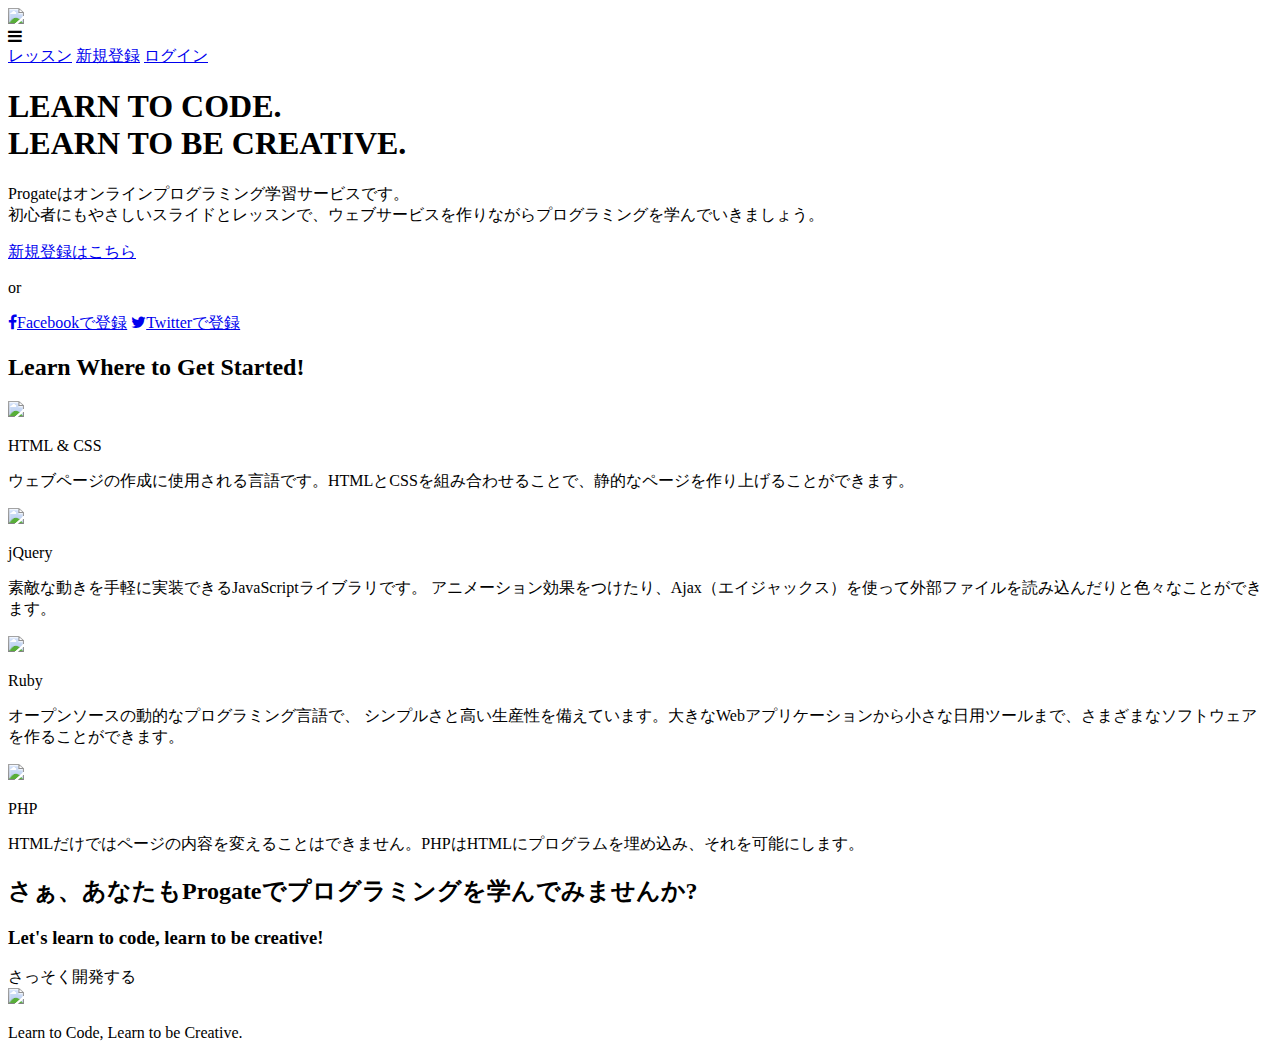
==== index.html @ 4ba6eb28 "Create index.html" ====
<!DOCTYPE html>
<html>
<head>
  <meta charset="utf-8">
  <meta name="viewport" content="width=device-width, initial-scale=1.0">
  <title>Progate</title>
  <link href="https://maxcdn.bootstrapcdn.com/font-awesome/4.7.0/css/font-awesome.min.css" rel="stylesheet" integrity="sha384-wvfXpqpZZVQGK6TAh5PVlGOfQNHSoD2xbE+QkPxCAFlNEevoEH3Sl0sibVcOQVnN" crossorigin="anonymous">
  <link rel="stylesheet" type="text/css" href="stylesheet.css">
</head>
<body>
  <header>
    <div class="container">
      <div class="header-left">
        <img class="logo" src="https://prog-8.com/images/html/advanced/main_logo.png">
      </div>
      <span class="fa fa-bars menu-icon"></span>
      <div class="header-right">
        <a href="#">レッスン</a>
        <a href="#">新規登録</a>
        <a href="#" class="login">ログイン</a>
      </div>
    </div>
  </header>
  <div class="top-wrapper">
    <div class="container">
      <h1>LEARN TO CODE.<br>LEARN TO BE CREATIVE.</h1>
      <p>Progateはオンラインプログラミング学習サービスです。<br>初心者にもやさしいスライドとレッスンで、ウェブサービスを作りながらプログラミングを学んでいきましょう。</p>
      <div class="btn-wrapper">
        <a href="#" class="btn signup">新規登録はこちら</a>
        <p>or</p>
        <a href="#" class="btn facebook"><span class="fa fa-facebook"></span>Facebookで登録</a>
        <a href="#" class="btn twitter"><span class="fa fa-twitter"></span>Twitterで登録</a>
      </div>
    </div>
  </div>
  <div class="lesson-wrapper">
    <div class="container">
      <div class="heading">
        <h2>Learn Where to Get Started!</h2>
      </div>
      <div class="lessons">
        <div class="lesson">
          <div class="lesson-icon">
            <img src="https://prog-8.com/images/html/advanced/html.png">
            <p>HTML & CSS</p>
          </div>
          <p class="text-contents">ウェブページの作成に使用される言語です。HTMLとCSSを組み合わせることで、静的なページを作り上げることができます。</p>
        </div>
        <div class="lesson">
          <div class="lesson-icon">
            <img src="https://prog-8.com/images/html/advanced/jQuery.png">
            <p>jQuery</p>
          </div>
          <p class="text-contents">素敵な動きを手軽に実装できるJavaScriptライブラリです。 アニメーション効果をつけたり、Ajax（エイジャックス）を使って外部ファイルを読み込んだりと色々なことができます。</p>
        </div>
        <div class="lesson">
          <div class="lesson-icon">
            <img src="https://prog-8.com/images/html/advanced/ruby.png">
            <p>Ruby</p>
          </div>
          <p class="text-contents">オープンソースの動的なプログラミング言語で、 シンプルさと高い生産性を備えています。大きなWebアプリケーションから小さな日用ツールまで、さまざまなソフトウェアを作ることができます。</p>
        </div>
        <div class="lesson">
          <div class="lesson-icon">
            <img src="https://prog-8.com/images/html/advanced/php.png">
            <p>PHP</p>
          </div>
          <p class="text-contents">HTMLだけではページの内容を変えることはできません。PHPはHTMLにプログラムを埋め込み、それを可能にします。</p>
        </div>
      </div>
      <div class="clear"></div>
    </div>
  </div>
  <div class="message-wrapper">
    <div class="container">
      <div class="heading">
        <h2>さぁ、あなたもProgateでプログラミングを学んでみませんか?</h2>
        <h3>Let's learn to code, learn to be creative!</h3>
      </div>
      <span class="btn message">さっそく開発する</span>
    </div>
  </div>
  <footer>
    <div class="container">
      <img src="https://prog-8.com/images/html/advanced/footer_logo.png">
      <p>Learn to Code, Learn to be Creative.</p>
    </div>
  </footer>
</body>
</html>
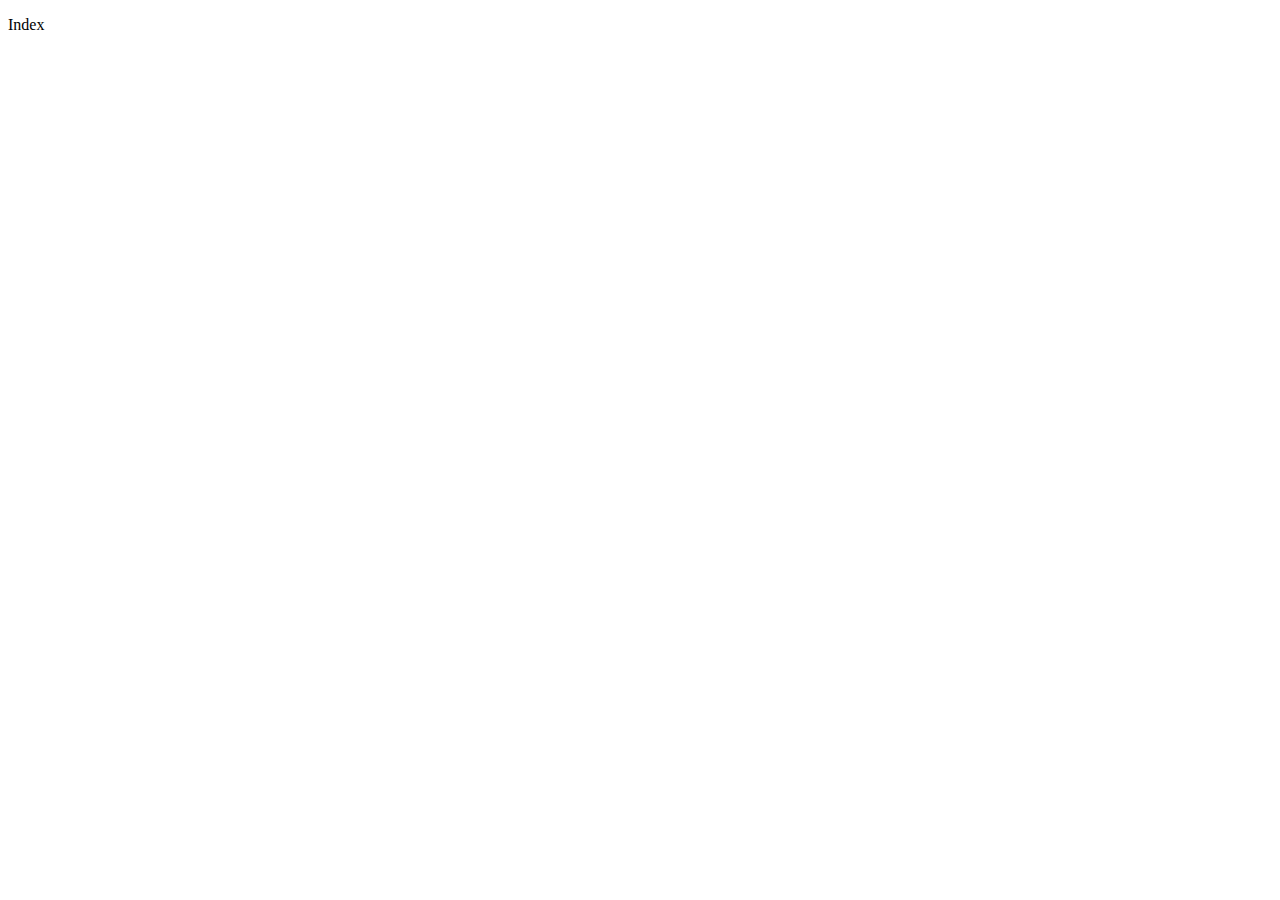
==== commit 4c4555ab: "[Add] index" ====
--- a/index.html
+++ b/index.html
@@ -1,90 +1,11 @@
 <!DOCTYPE html>
-<html>
-<head>
-  <meta charset="utf-8">
-  <meta name="viewport" content="width=device-width, initial-scale=1.0">
-  <title>Progate</title>
-  <link href="https://maxcdn.bootstrapcdn.com/font-awesome/4.7.0/css/font-awesome.min.css" rel="stylesheet" integrity="sha384-wvfXpqpZZVQGK6TAh5PVlGOfQNHSoD2xbE+QkPxCAFlNEevoEH3Sl0sibVcOQVnN" crossorigin="anonymous">
-  <link rel="stylesheet" type="text/css" href="stylesheet.css">
-</head>
-<body>
-  <header>
-    <div class="container">
-      <div class="header-left">
-        <img class="logo" src="https://prog-8.com/images/html/advanced/main_logo.png">
-      </div>
-      <span class="fa fa-bars menu-icon"></span>
-      <div class="header-right">
-        <a href="#">レッスン</a>
-        <a href="#">新規登録</a>
-        <a href="#" class="login">ログイン</a>
-      </div>
-    </div>
-  </header>
-  <div class="top-wrapper">
-    <div class="container">
-      <h1>LEARN TO CODE.<br>LEARN TO BE CREATIVE.</h1>
-      <p>Progateはオンラインプログラミング学習サービスです。<br>初心者にもやさしいスライドとレッスンで、ウェブサービスを作りながらプログラミングを学んでいきましょう。</p>
-      <div class="btn-wrapper">
-        <a href="#" class="btn signup">新規登録はこちら</a>
-        <p>or</p>
-        <a href="#" class="btn facebook"><span class="fa fa-facebook"></span>Facebookで登録</a>
-        <a href="#" class="btn twitter"><span class="fa fa-twitter"></span>Twitterで登録</a>
-      </div>
-    </div>
-  </div>
-  <div class="lesson-wrapper">
-    <div class="container">
-      <div class="heading">
-        <h2>Learn Where to Get Started!</h2>
-      </div>
-      <div class="lessons">
-        <div class="lesson">
-          <div class="lesson-icon">
-            <img src="https://prog-8.com/images/html/advanced/html.png">
-            <p>HTML & CSS</p>
-          </div>
-          <p class="text-contents">ウェブページの作成に使用される言語です。HTMLとCSSを組み合わせることで、静的なページを作り上げることができます。</p>
-        </div>
-        <div class="lesson">
-          <div class="lesson-icon">
-            <img src="https://prog-8.com/images/html/advanced/jQuery.png">
-            <p>jQuery</p>
-          </div>
-          <p class="text-contents">素敵な動きを手軽に実装できるJavaScriptライブラリです。 アニメーション効果をつけたり、Ajax（エイジャックス）を使って外部ファイルを読み込んだりと色々なことができます。</p>
-        </div>
-        <div class="lesson">
-          <div class="lesson-icon">
-            <img src="https://prog-8.com/images/html/advanced/ruby.png">
-            <p>Ruby</p>
-          </div>
-          <p class="text-contents">オープンソースの動的なプログラミング言語で、 シンプルさと高い生産性を備えています。大きなWebアプリケーションから小さな日用ツールまで、さまざまなソフトウェアを作ることができます。</p>
-        </div>
-        <div class="lesson">
-          <div class="lesson-icon">
-            <img src="https://prog-8.com/images/html/advanced/php.png">
-            <p>PHP</p>
-          </div>
-          <p class="text-contents">HTMLだけではページの内容を変えることはできません。PHPはHTMLにプログラムを埋め込み、それを可能にします。</p>
-        </div>
-      </div>
-      <div class="clear"></div>
-    </div>
-  </div>
-  <div class="message-wrapper">
-    <div class="container">
-      <div class="heading">
-        <h2>さぁ、あなたもProgateでプログラミングを学んでみませんか?</h2>
-        <h3>Let's learn to code, learn to be creative!</h3>
-      </div>
-      <span class="btn message">さっそく開発する</span>
-    </div>
-  </div>
-  <footer>
-    <div class="container">
-      <img src="https://prog-8.com/images/html/advanced/footer_logo.png">
-      <p>Learn to Code, Learn to be Creative.</p>
-    </div>
-  </footer>
-</body>
-</html>
+<html lang="en">
+    <head>
+        <meta charset="UTF-8">
+        <meta name="viewport" content="width=device-width, initial-scale=1.0">
+        <title>Index</title>
+    </head>
+    <body>
+        <p>Index</p>
+    </body>
+</html>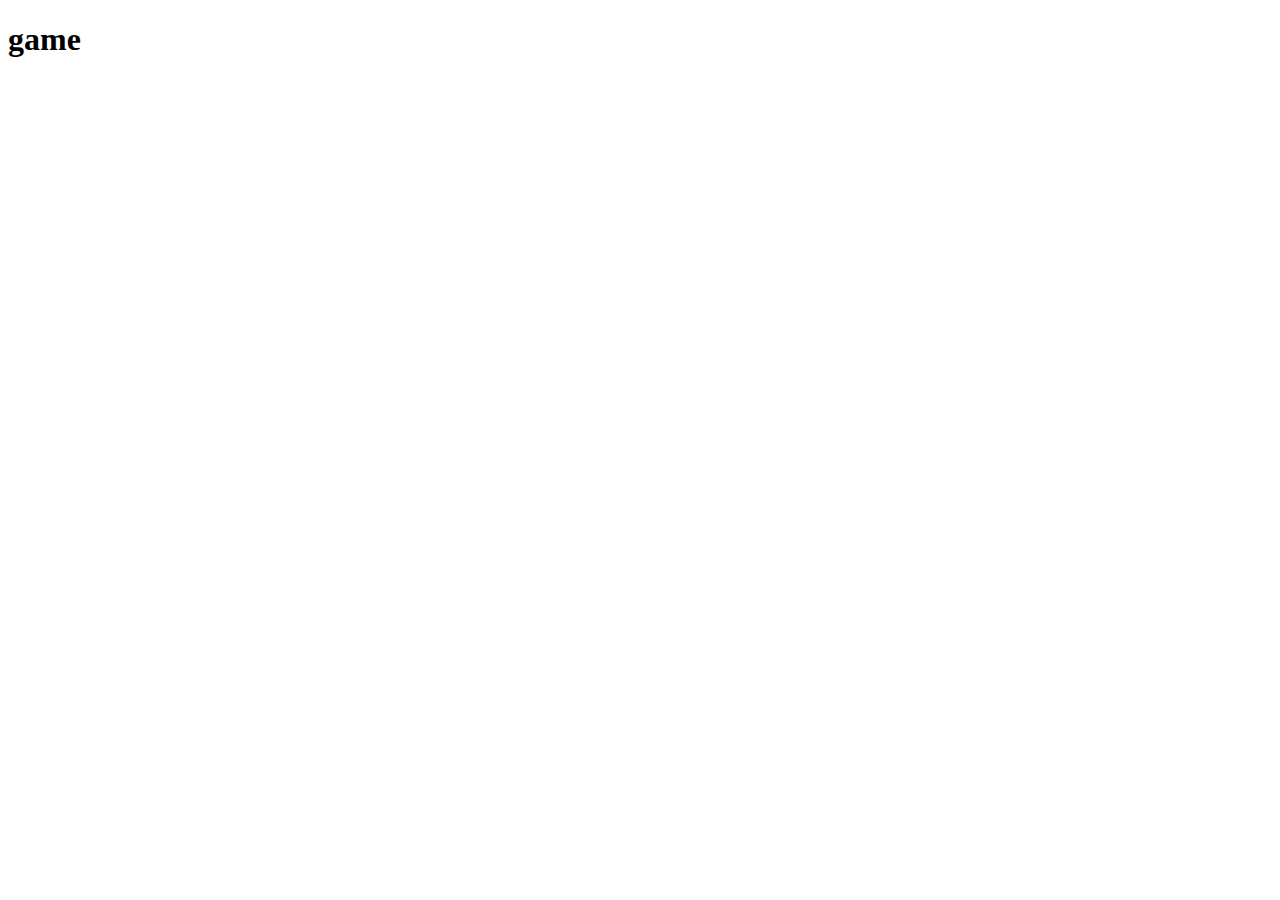
==== commit b511b9a4: "[add] src && [modify] index.html" ====
--- a/index.html
+++ b/index.html
@@ -3,9 +3,10 @@
     <head>
         <meta charset="UTF-8">
         <meta name="viewport" content="width=device-width, initial-scale=1.0">
-        <title>Index</title>
+        <title>samplepage</title>
     </head>
     <body>
-        <p>Index</p>
+        <h1>game</h1>
+        <script src="src/main.js"></script>
     </body>
 </html>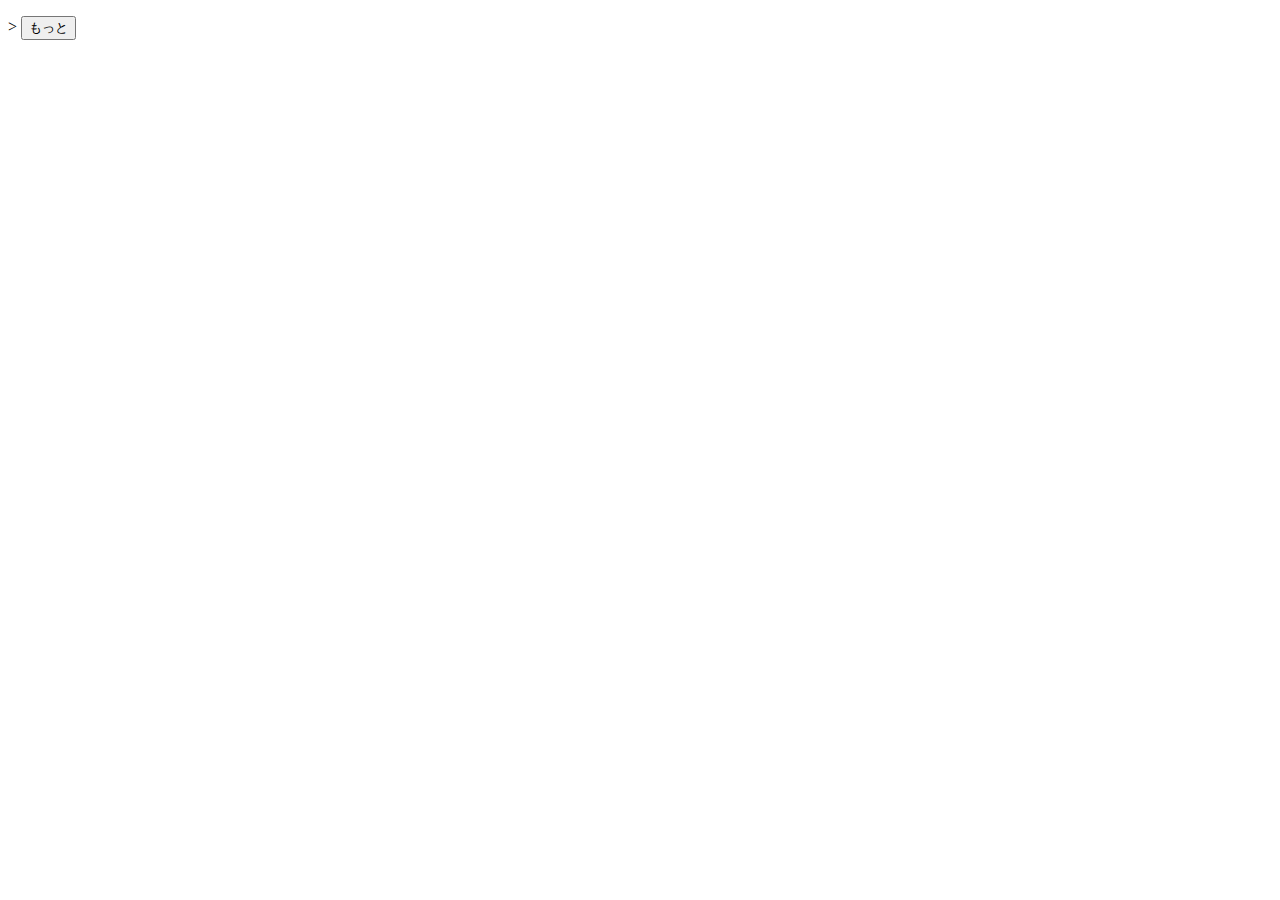
==== commit 3c1ff348: "[add] src/index.js [modified] index.html [deleted] src/main.js" ====
--- a/index.html
+++ b/index.html
@@ -1,12 +1,13 @@
 <!DOCTYPE html>
-<html lang="en">
+<html lang="ja">
     <head>
         <meta charset="UTF-8">
-        <meta name="viewport" content="width=device-width, initial-scale=1.0">
-        <title>samplepage</title>
+        <title>Document</title>
     </head>
     <body>
-        <h1>game</h1>
-        <script src="src/main.js"></script>
+        <ol id="lists"></ol>>
+        <button id="addBtn">もっと</button>
+
+        <script src="src/index.js"></script>
     </body>
 </html>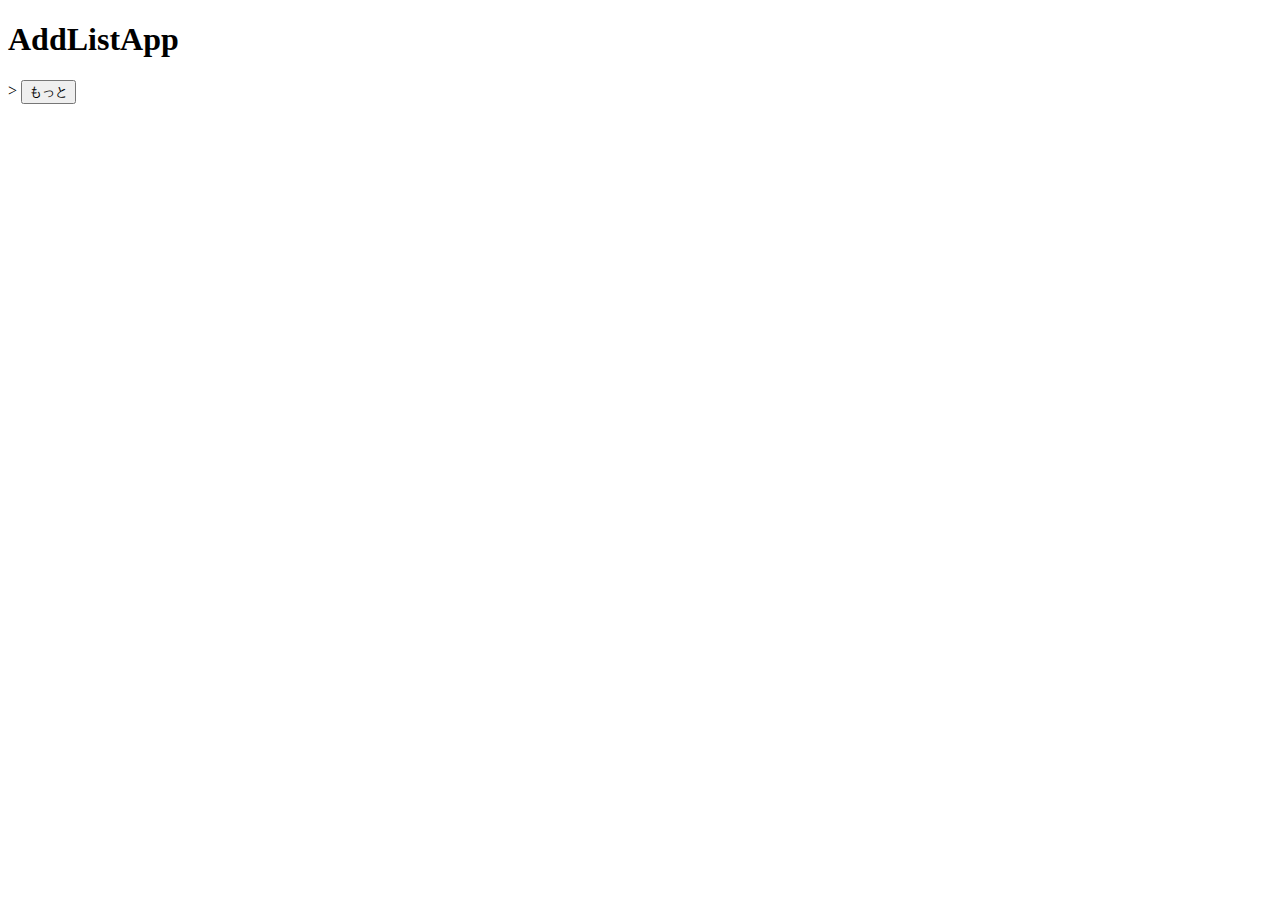
==== commit 8b09724a: "[modified] index.html" ====
--- a/index.html
+++ b/index.html
@@ -5,6 +5,7 @@
         <title>Document</title>
     </head>
     <body>
+        <h1>AddListApp</h1>
         <ol id="lists"></ol>>
         <button id="addBtn">もっと</button>
 
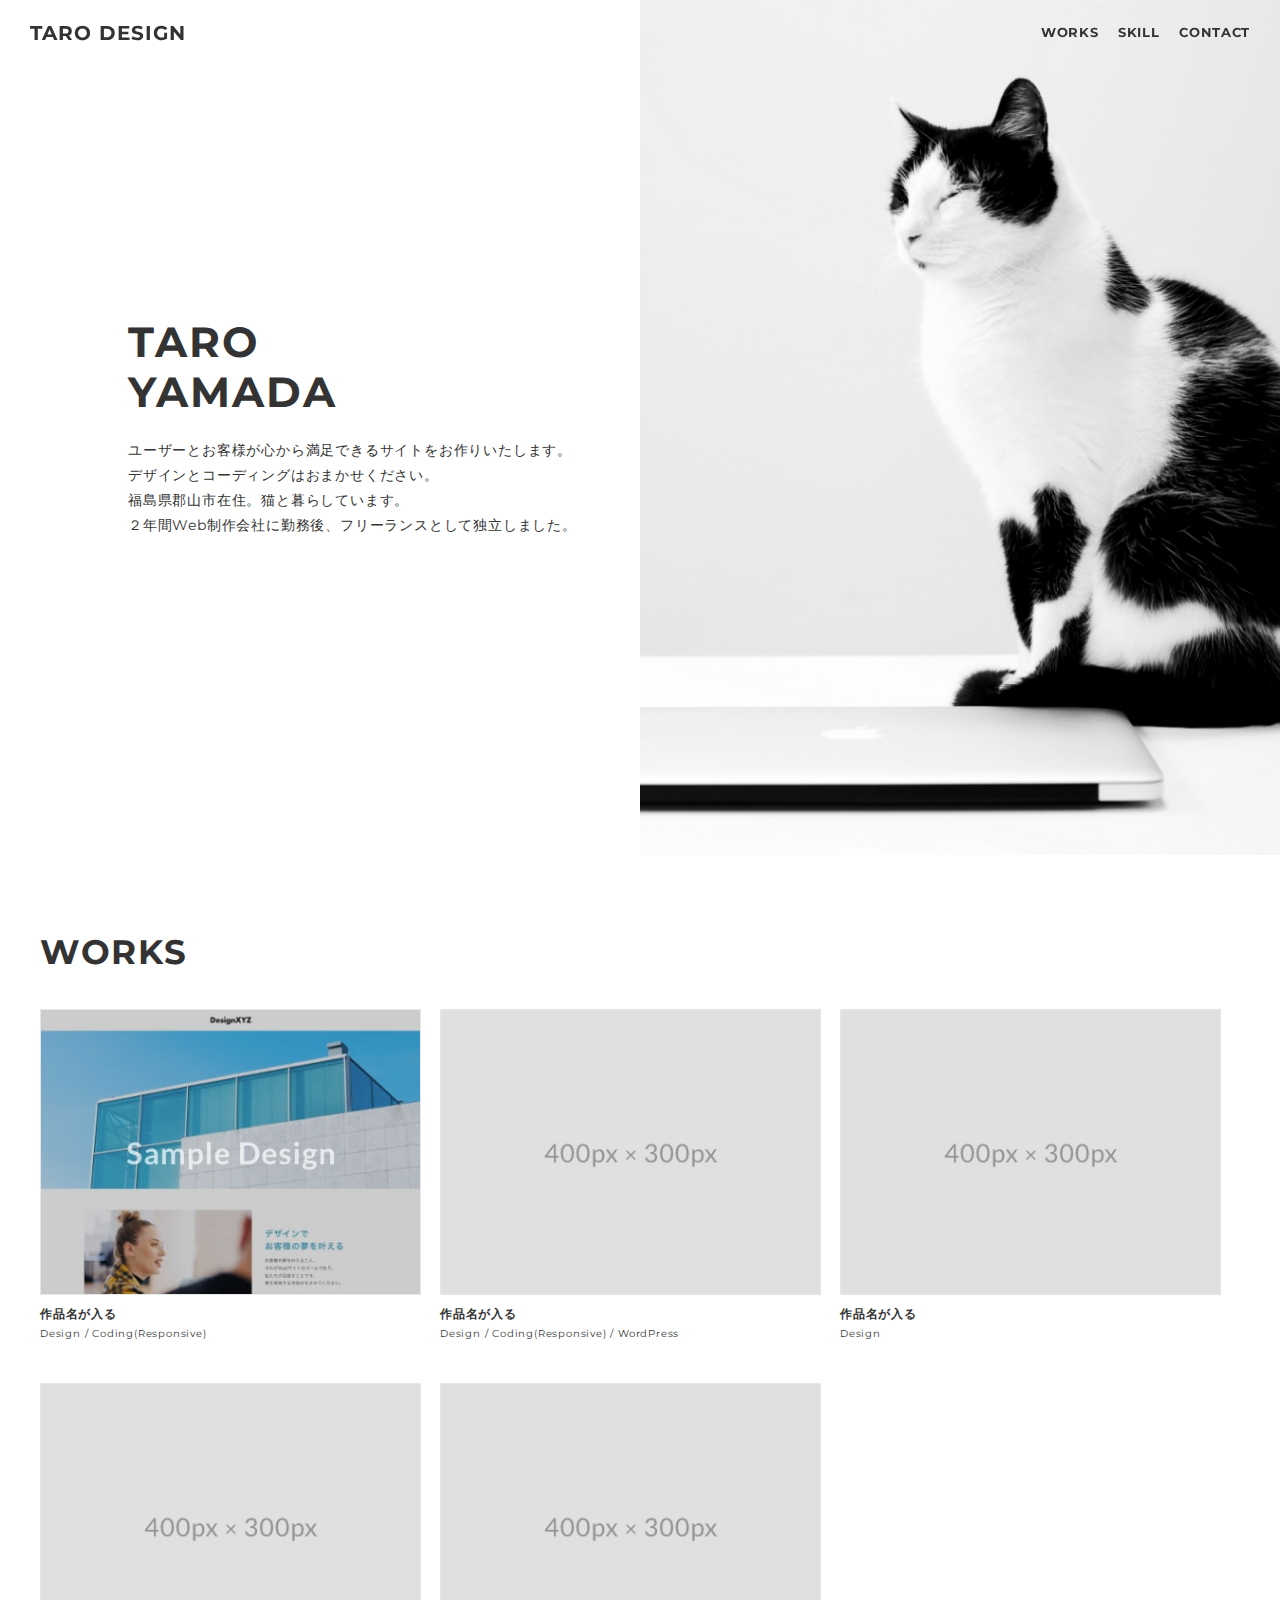
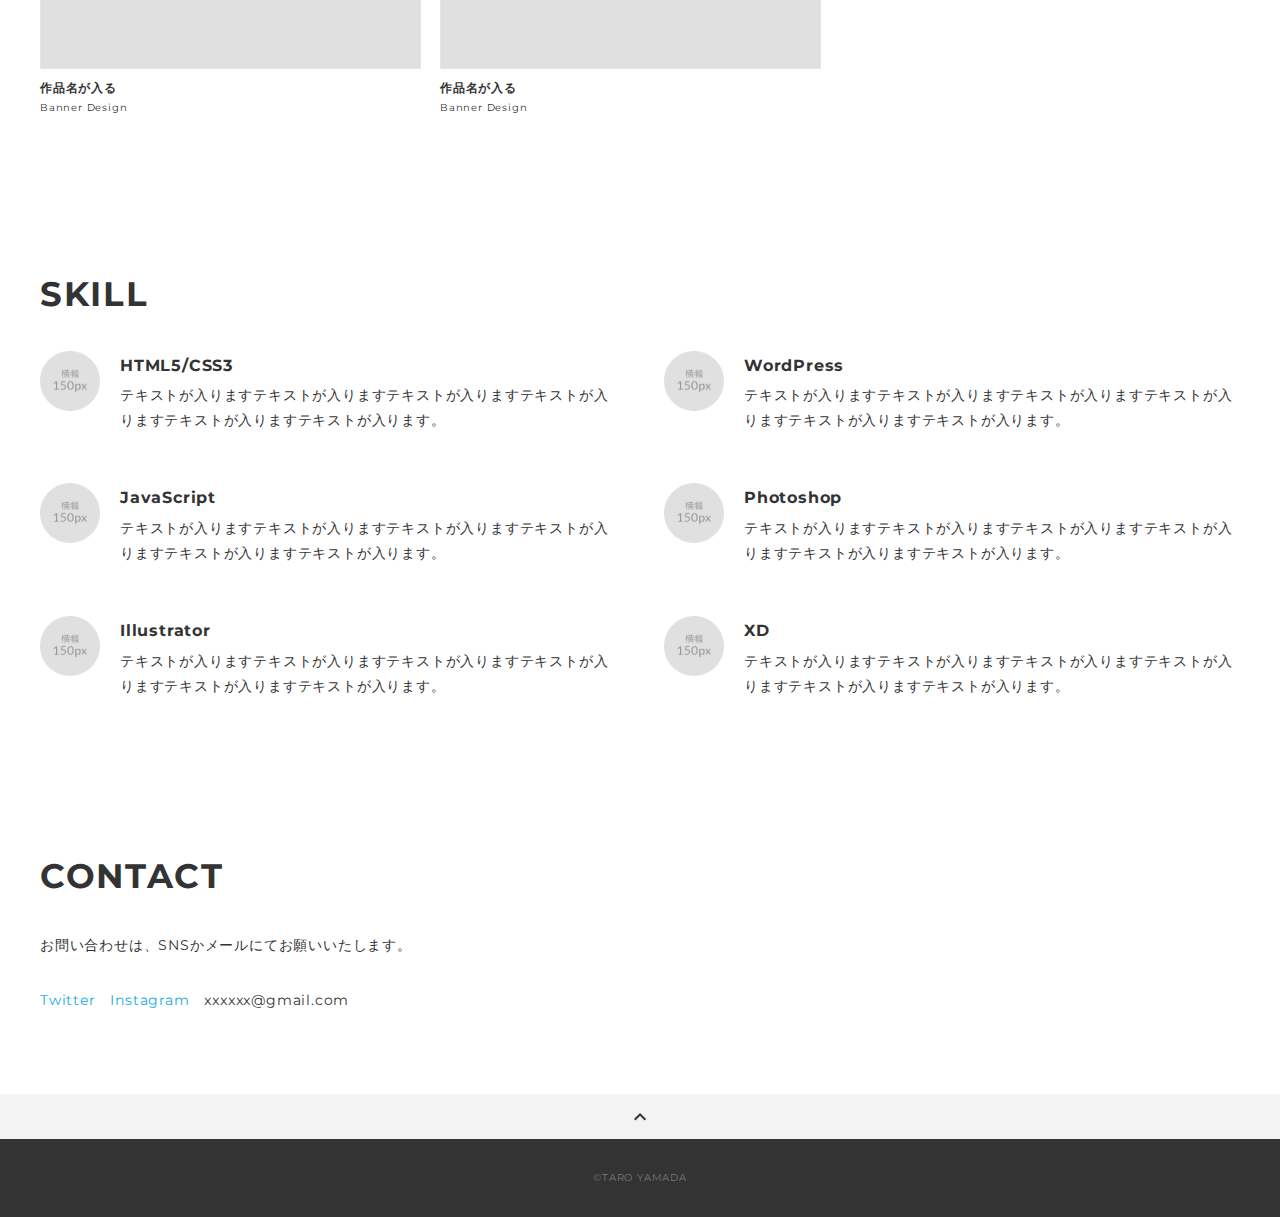
==== commit a61e0dcd: "add sample files" ====
--- a/index.html
+++ b/index.html
@@ -1,14 +1,183 @@
 <!DOCTYPE html>
-<html lang="ja">
-    <head>
-        <meta charset="UTF-8">
-        <title>Document</title>
-    </head>
-    <body>
-        <h1>AddListApp</h1>
-        <ol id="lists"></ol>>
-        <button id="addBtn">もっと</button>
+<html>
+<head>
+  <meta charset="utf-8">
+  <meta name="viewport" content="width=device-width,initial-scale=1.0,user-scalable=no">
+  <meta property='og:type' content='website'>
+  <meta property='og:title' content='WebデザイナーTARO YAMADA ポートフォリオ'>
+  <meta property='og:url' content='URLが入る'>
+  <meta property='og:description' content='TARO YAMADAのポートフォリオサイトです。'>
+  <meta property="og:image" content="img/ogp.png">
+  <meta name="description" content="TARO YAMADAのポートフォリオサイトです" />
+  <title>TARO YAMADA ポートフォリオ</title>
+  <link rel="preconnect" href="https://fonts.gstatic.com">
+  <link rel="preconnect" href="https://fonts.gstatic.com">
+  <link href="https://fonts.googleapis.com/css2?family=Montserrat:wght@400;700&display=swap" rel="stylesheet">
+  <link href="https://fonts.googleapis.com/css?family=Material+Icons+Outlined" rel="stylesheet">
+  <link href="css/ress.css" media="all" rel="stylesheet" type="text/css" />
+  <link href="css/style.css" media="all" rel="stylesheet" type="text/css" />
+  <link rel="shortcut icon" href="img/favicon.ico" />
+  <link rel=”canonical” href=”URLが入る” />
+</head>
 
-        <script src="src/index.js"></script>
-    </body>
+<body>
+  <div class="wrapper">
+
+    <!-- header -->
+    <header class="header ">
+      <div class="header-inner">
+        <h1 class="header-logo">
+          <a href=".">TARO DESIGN</a>
+        </h1>
+        <nav class="header-nav">
+          <ul class="header-nav-list">
+            <li class="header-nav-item"><a href="#works">WORKS</a></li>
+            <li class="header-nav-item"><a href="#skill">SKILL</a></li>
+            <li class="header-nav-item"><a href="#contact">CONTACT</a></li>
+          </ul>
+        </nav>
+      </div>
+    </header>
+    <!-- /header -->
+
+    <main class="content">
+
+      <!-- split -->
+      <div class="split">
+        <div class="split-body">
+          <p class="split-title">TARO<br>YAMADA</p>
+          <p class="split-text">
+            ユーザーとお客様が心から満足できるサイトをお作りいたします。<br>
+            デザインとコーディングはおまかせください。<br>
+            福島県郡山市在住。猫と暮らしています。<br>
+            ２年間Web制作会社に勤務後、フリーランスとして独立しました。
+          </p>
+        </div>
+        <div class="split-img"></div>
+      </div>
+      <!-- /split -->
+
+      <!-- works -->
+      <section class="works section" id="works">
+        <div class="inner">
+          <h2 class="title">WORKS</h2>
+          <div class="works-list">
+            <a class="works-item" href="works-template.html">
+              <p class="works-img"><img src="img/works-sample-thumb.jpg" alt="" /></p>
+              <p class="works-name">作品名が入る</p>
+              <p class="works-info">Design / Coding(Responsive)</p>
+            </a>
+            <a class="works-item" href="works-template.html">
+              <p class="works-img"><img src="img/works-dummy-thumb.jpg" alt="" /></p>
+              <p class="works-name">作品名が入る</p>
+              <p class="works-info">Design / Coding(Responsive) / WordPress</p>
+            </a>
+            <a class="works-item" href="works-template.html">
+              <p class="works-img"><img src="img/works-dummy-thumb.jpg" alt="" /></p>
+              <p class="works-name">作品名が入る</p>
+              <p class="works-info">Design</p>
+            </a>
+            <a class="works-item" href="works-template.html">
+              <p class="works-img"><img src="img/works-dummy-thumb.jpg" alt="" /></p>
+              <p class="works-name">作品名が入る</p>
+              <p class="works-info">Banner Design</p>
+            </a>
+            <a class="works-item" href="works-template.html">
+              <p class="works-img"><img src="img/works-dummy-thumb.jpg" alt="" /></p>
+              <p class="works-name">作品名が入る</p>
+              <p class="works-info">Banner Design</p>
+            </a>
+          </div>
+        </div>
+      </section>
+      <!-- /works -->
+
+      <!-- skill -->
+      <section class="skill section" id="skill">
+        <div class="inner">
+          <h2 class="title">SKILL</h2>
+          <div class="skill-list">
+            <div class="skill-item">
+              <p class="skill-img"><img src="img/icon_skill.png" alt=""></p>
+              <div class="skill-body">
+                <h3 class="skill-name">HTML5/CSS3</h3>
+                <p class="skill-text">
+                  テキストが入りますテキストが入りますテキストが入りますテキストが入りますテキストが入りますテキストが入ります。</p>
+              </div>
+            </div>
+            <div class="skill-item">
+              <p class="skill-img"><img src="img/icon_skill.png" alt=""></p>
+              <div class="skill-body">
+                <h3 class="skill-name">WordPress</h3>
+                <p class="skill-text">
+                  テキストが入りますテキストが入りますテキストが入りますテキストが入りますテキストが入りますテキストが入ります。</p>
+              </div>
+            </div>
+            <div class="skill-item">
+              <p class="skill-img"><img src="img/icon_skill.png" alt=""></p>
+              <div class="skill-body">
+                <h3 class="skill-name">JavaScript</h3>
+                <p class="skill-text">
+                  テキストが入りますテキストが入りますテキストが入りますテキストが入りますテキストが入りますテキストが入ります。</p>
+              </div>
+            </div>
+            <div class="skill-item">
+              <p class="skill-img"><img src="img/icon_skill.png" alt=""></p>
+              <div class="skill-body">
+                <h3 class="skill-name">Photoshop</h3>
+                <p class="skill-text">
+                  テキストが入りますテキストが入りますテキストが入りますテキストが入りますテキストが入りますテキストが入ります。</p>
+              </div>
+            </div>
+            <div class="skill-item">
+              <p class="skill-img"><img src="img/icon_skill.png" alt=""></p>
+              <div class="skill-body">
+                <h3 class="skill-name">Illustrator</h3>
+                <p class="skill-text">
+                  テキストが入りますテキストが入りますテキストが入りますテキストが入りますテキストが入りますテキストが入ります。</p>
+              </div>
+            </div>
+            <div class="skill-item">
+              <p class="skill-img"><img src="img/icon_skill.png" alt=""></p>
+              <div class="skill-body">
+                <h3 class="skill-name">XD</h3>
+                <p class="skill-text">
+                  テキストが入りますテキストが入りますテキストが入りますテキストが入りますテキストが入りますテキストが入ります。</p>
+              </div>
+            </div>
+          </div>
+        </div>
+      </section>
+      <!-- /skill -->
+
+      <!-- contact -->
+      <section class="contact section" id="contact">
+        <div class="inner">
+          <h2 class="title">CONTACT</h2>
+          <p class="lead">
+            お問い合わせは、<br class="sp-only">SNSかメールにてお願いいたします。
+          </p>
+          <div class="contact-list">
+            <a class="contact-item" href="https://twitter.com/" target="_blank" rel="noopener">Twitter</a>
+            <a class="contact-item" href="https://www.instagram.com/" target="_blank" rel="noopener">Instagram</a>
+            <span class="contact-item">xxxxxx@gmail.com</span>
+          </div>
+        </div>
+      </section>
+      <!-- /contact -->
+      <div class="page-top" id="js-page-top">
+        <span class="material-icons-outlined">expand_less</span>
+      </div>
+    </main>
+
+    <!-- footer -->
+    <footer class="footer">
+      <div class="copyright">&copy;TARO YAMADA</div>
+    </footer>
+    <!-- /footer -->
+
+  </div>
+  <script src="https://ajax.googleapis.com/ajax/libs/jquery/3.5.1/jquery.min.js"></script>
+  <script type='text/javascript' src="js/script.js"></script>
+</body>
 </html>--- a/css/ress.css
+++ b/css/ress.css
@@ -0,0 +1,283 @@
+/*!
+ * ress.css • v3.0.1
+ * MIT License
+ * github.com/filipelinhares/ress
+ */
+
+/* # =================================================================
+   # Global selectors
+   # ================================================================= */
+
+html {
+  box-sizing: border-box;
+  word-break: normal;
+  -moz-tab-size: 4;
+  tab-size: 4;
+
+  -webkit-text-size-adjust: 100%; /* Prevent adjustments of font size after orientation changes in iOS */
+}
+
+*,
+::before,
+::after {
+  box-sizing: inherit;
+  background-repeat: no-repeat; /* Set `background-repeat: no-repeat` to all elements and pseudo elements */
+}
+
+::before,
+::after {
+  vertical-align: inherit;
+  text-decoration: inherit; /* Inherit text-decoration and vertical align to ::before and ::after pseudo elements */
+}
+
+* {
+  margin: 0;
+  padding: 0; /* Reset `padding` and `margin` of all elements */
+}
+
+/* # =================================================================
+   # General elements
+   # ================================================================= */
+
+hr {
+  overflow: visible; /* Show the overflow in Edge and IE */
+  height: 0; /* Add the correct box sizing in Firefox */
+}
+
+details,
+main {
+  display: block; /* Render the `main` element consistently in IE. */
+}
+
+summary {
+  display: list-item; /* Add the correct display in all browsers */
+}
+
+small {
+  font-size: 80%; /* Set font-size to 80% in `small` elements */
+}
+
+[hidden] {
+  display: none; /* Add the correct display in IE */
+}
+
+abbr[title] {
+  /* Add the correct text decoration in Chrome, Edge, IE, Opera, and Safari */
+  text-decoration: underline;
+  text-decoration: underline dotted;
+  border-bottom: none; /* Remove the bottom border in Chrome 57 */
+}
+
+a {
+  background-color: transparent; /* Remove the gray background on active links in IE 10 */
+}
+
+a:active,
+a:hover {
+  outline-width: 0; /* Remove the outline when hovering in all browsers */
+}
+
+code,
+kbd,
+pre,
+samp {
+  font-family: monospace, monospace; /* Specify the font family of code elements */
+}
+
+pre {
+  font-size: 1em; /* Correct the odd `em` font sizing in all browsers */
+}
+
+b,
+strong {
+  font-weight: bolder; /* Add the correct font weight in Chrome, Edge, and Safari */
+}
+
+/* https://gist.github.com/unruthless/413930 */
+sub,
+sup {
+  position: relative;
+  font-size: 75%;
+  line-height: 0;
+  vertical-align: baseline;
+}
+
+sub {
+  bottom: -.25em;
+}
+
+sup {
+  top: -.5em;
+}
+
+/* # =================================================================
+   # Forms
+   # ================================================================= */
+
+input {
+  border-radius: 0;
+}
+
+/* Replace pointer cursor in disabled elements */
+[disabled] {
+  cursor: default;
+}
+
+[type="number"]::-webkit-inner-spin-button,
+[type="number"]::-webkit-outer-spin-button {
+  height: auto; /* Correct the cursor style of increment and decrement buttons in Chrome */
+}
+
+[type="search"] {
+  outline-offset: -2px; /* Correct the outline style in Safari */
+
+  -webkit-appearance: textfield; /* Correct the odd appearance in Chrome and Safari */
+}
+
+[type="search"]::-webkit-search-decoration {
+  -webkit-appearance: none; /* Remove the inner padding in Chrome and Safari on macOS */
+}
+
+textarea {
+  overflow: auto; /* Internet Explorer 11+ */
+  resize: vertical; /* Specify textarea resizability */
+}
+
+button,
+input,
+optgroup,
+select,
+textarea {
+  font: inherit; /* Specify font inheritance of form elements */
+}
+
+optgroup {
+  font-weight: bold; /* Restore the font weight unset by the previous rule */
+}
+
+button {
+  overflow: visible; /* Address `overflow` set to `hidden` in IE 8/9/10/11 */
+}
+
+button,
+select {
+  text-transform: none; /* Firefox 40+, Internet Explorer 11- */
+}
+
+/* Apply cursor pointer to button elements */
+button,
+[type="button"],
+[type="reset"],
+[type="submit"],
+[role="button"] {
+  cursor: pointer;
+  color: inherit;
+}
+
+/* Remove inner padding and border in Firefox 4+ */
+button::-moz-focus-inner,
+[type="button"]::-moz-focus-inner,
+[type="reset"]::-moz-focus-inner,
+[type="submit"]::-moz-focus-inner {
+  padding: 0;
+  border-style: none;
+}
+
+/* Replace focus style removed in the border reset above */
+button:-moz-focusring,
+[type="button"]::-moz-focus-inner,
+[type="reset"]::-moz-focus-inner,
+[type="submit"]::-moz-focus-inner {
+  outline: 1px dotted ButtonText;
+}
+
+button,
+html [type="button"],
+/* Prevent a WebKit bug where (2) destroys native `audio` and `video`controls in Android 4 */
+[type="reset"],
+[type="submit"] {
+  -webkit-appearance: button; /* Correct the inability to style clickable types in iOS */
+}
+
+/* Remove the default button styling in all browsers */
+button,
+input,
+select,
+textarea {
+  border-style: none;
+  background-color: transparent;
+}
+
+/* Style select like a standard input */
+select {
+  -webkit-appearance: none; /* Chrome 41+ */
+  -moz-appearance: none; /* Firefox 36+ */
+}
+
+select::-ms-expand {
+  display: none; /* Internet Explorer 11+ */
+}
+
+select::-ms-value {
+  color: currentColor; /* Internet Explorer 11+ */
+}
+
+legend {
+  display: table; /* Correct the text wrapping in Edge and IE */
+  max-width: 100%; /* Correct the text wrapping in Edge and IE */
+  max-width: 100%; /* Correct the text wrapping in Edge 18- and IE */
+  white-space: normal; /* Correct the text wrapping in Edge and IE */
+  color: inherit; /* Correct the color inheritance from `fieldset` elements in IE */
+  border: 0; /* Correct `color` not being inherited in IE 8/9/10/11 */
+}
+
+::-webkit-file-upload-button {
+  font: inherit; /* Change font properties to `inherit` in Chrome and Safari */
+  color: inherit;
+  /* Correct the inability to style clickable types in iOS and Safari */
+
+  -webkit-appearance: button;
+}
+
+/* # =================================================================
+   # Specify media element style
+   # ================================================================= */
+
+img {
+  border-style: none; /* Remove border when inside `a` element in IE 8/9/10 */
+}
+
+/* Add the correct vertical alignment in Chrome, Firefox, and Opera */
+progress {
+  vertical-align: baseline;
+}
+
+/* # =================================================================
+   # Accessibility
+   # ================================================================= */
+
+/* Hide content from screens but not screenreaders */
+@media screen {
+  [hidden~="screen"] {
+    display: inherit;
+  }
+  [hidden~="screen"]:not(:active):not(:focus):not(:target) {
+    position: absolute !important;
+    clip: rect(0 0 0 0) !important;
+  }
+}
+
+/* Specify the progress cursor of updating elements */
+[aria-busy="true"] {
+  cursor: progress;
+}
+
+/* Specify the pointer cursor of trigger elements */
+[aria-controls] {
+  cursor: pointer;
+}
+
+/* Specify the unstyled cursor of disabled, not-editable, or otherwise inoperable elements */
+[aria-disabled] {
+  cursor: default;
+}
--- a/css/style.css
+++ b/css/style.css
@@ -0,0 +1,404 @@
+body {
+  font-family: "Montserrat","Helvetica Neue",Arial,"Hiragino Kaku Gothic ProN","Hiragino Sans",Meiryo,sans-serif;
+  font-size: 14px;
+  line-height: 1.8;
+  letter-spacing: .8px;
+  color: #333;
+}
+
+a {
+  transition: opacity .3s;
+  text-decoration: none;
+  color: #1ca9e3;
+}
+
+img {
+  max-width: 100%;
+  height: auto;
+  vertical-align: bottom;
+  border-style: none;
+}
+
+ul,
+li {
+  list-style: none;
+}
+
+.pc-only {
+  display: block;
+}
+
+.sp-only {
+  display: none;
+}
+
+/*--------------------------------
+ レイアウト
+---------------------------------*/
+.section {
+  padding: 80px 0;
+}
+
+.inner {
+  max-width: 1340px;
+  margin: 0 auto;
+  padding: 0 40px;
+}
+
+/*--------------------------------
+ 見出し
+---------------------------------*/
+.title {
+  font-size: 34px;
+  font-weight: normal;
+  font-weight: bold;
+  line-height: 1;
+  margin-bottom: 40px;
+  letter-spacing: .05em;
+  color: #333;
+}
+
+.lead {
+  margin-bottom: 30px;
+}
+
+/*--------------------------------
+ヘッダー
+---------------------------------*/
+.header {
+  position: fixed;
+  top: 0;
+  z-index: 1;
+  width: 100%;
+}
+
+.header-inner {
+  display: flex;
+  align-items: center;
+  justify-content: space-between;
+  padding: 20px 30px;
+}
+
+.header-logo {
+  font-size: 20px;
+  font-weight: bold;
+  line-height: 1.2;
+  margin-right: 20px;
+  letter-spacing: .05em;
+}
+
+.header-logo a {
+  color: #333;
+}
+
+.header-nav-list {
+  display: flex;
+  justify-content: space-between;
+}
+
+.header-nav-item:not(:last-child) {
+  margin-right: 20px;
+}
+
+.header-nav-item a {
+  font-size: 13px;
+  font-weight: bold;
+  padding: 5px 0;
+  letter-spacing: .05em;
+  color: #333;
+}
+
+.header-nav-item a:hover {
+  opacity: .8;
+}
+
+/*--------------------------------
+ スプリットスクリーン
+---------------------------------*/
+.split {
+  display: flex;
+  align-items: center;
+  flex-wrap: wrap;
+  justify-content: space-between;
+}
+
+.split-body {
+  width: 50%;
+  padding-right: 3%;
+  padding-left: 10%;
+}
+
+.split-img {
+  width: 50%;
+  height: 95vh;
+  background-image: url(../img/mv.jpg);
+  background-repeat: no-repeat;
+  background-position: center center;
+  background-size: cover;
+}
+
+.split-title {
+  font-size: 42px;
+  font-weight: bold;
+  line-height: 1.2;
+  margin-bottom: 20px;
+  letter-spacing: .05em;
+}
+
+/*--------------------------------
+ Works
+---------------------------------*/
+.works-list {
+  display: flex;
+  flex-wrap: wrap;
+  margin-bottom: -40px;
+}
+
+.works-item {
+  width: 31.74603%;
+  margin-right: 1.58730%;
+  margin-bottom: 40px;
+  color: #333;
+}
+
+.works-item:hover {
+  opacity: .9;
+}
+
+.works-item:nth-of-type(3n) {
+  margin-right: 0;
+}
+
+.works-img img {
+  border: 1px solid #e6e6e6;
+}
+
+.works-name {
+  font-size: 12px;
+  font-weight: bold;
+  margin-top: 8px;
+}
+
+.works-info {
+  font-size: 10px;
+}
+
+/*--------------------------------
+ Skill
+---------------------------------*/
+.skill-list {
+  display: flex;
+  flex-wrap: wrap;
+  justify-content: space-between;
+  margin-bottom: -50px;
+}
+
+.skill-item {
+  display: flex;
+  align-items: flex-start;
+  justify-content: space-between;
+  width: 48%;
+  margin-bottom: 50px;
+}
+
+.skill-img {
+  width: 60px;
+  height: auto;
+  margin-right: 20px;
+}
+
+.skill-body {
+  flex: 1;
+}
+
+.skill-name {
+  margin-bottom: 3px;
+}
+
+/*--------------------------------
+ Contact
+---------------------------------*/
+.contact-item:not(:last-child) {
+  margin-right: 10px;
+}
+
+.contact-text {
+  margin-top: 10px;
+}
+/*--------------------------------
+ ページトップ
+---------------------------------*/
+.page-top {
+  font-weight: bold;
+  padding: 10px;
+  cursor: pointer;
+  text-align: center;
+  background-color: #f3f3f3;
+}
+
+.page-top .material-icons-outlined {
+  vertical-align: bottom;
+}
+
+/*--------------------------------
+ フッター
+---------------------------------*/
+.footer {
+  padding: 30px;
+  background-color: #333;
+}
+
+.copyright {
+  font-size: 10px;
+  text-align: center;
+  color: #797979;
+}
+/*--------------------------------
+ 下層：Worksページ
+---------------------------------*/
+.article {
+  padding: 80px 0;
+}
+
+.article-inner {
+  max-width: 1040px;
+  margin: 0 auto;
+  padding: 0 20px;
+}
+
+.article-title {
+  margin-bottom: 20px;
+  text-align: center;
+}
+
+.article-img {
+  margin-bottom: 20px;
+}
+
+.article-body {
+  max-width: 720px;
+  margin: 0 auto;
+  margin-bottom: 80px;
+}
+
+.article-info-title {
+  font-size: 15px;
+}
+
+.article-body img {
+  margin-bottom: 30px;
+}
+
+.article-body p {
+  margin-bottom: 30px;
+}
+
+.home-link {
+  text-align: center;
+}
+
+/*media Queries 767
+----------------------------------------------------*/
+@media screen and (max-width: 767px) {
+  body {
+    font-size: 13px;
+    line-height: 1.7;
+  }
+
+  .pc-only {
+    display: none;
+  }
+
+  .sp-only {
+    display: block;
+  }
+
+  /* 見出し */
+  .title {
+    font-size: 26px;
+    margin-bottom: 20px;
+  }
+
+  /* レイアウト */
+  .section {
+    padding: 60px 0;
+  }
+
+  .inner {
+    padding: 0 20px;
+  }
+
+  /* ヘッダー */
+  .header-inner {
+    padding: 20px;
+  }
+
+  .header-logo {
+    font-size: 16px;
+  }
+
+  .header-nav-item:not(:last-child) {
+    margin-right: 10px;
+  }
+
+  .header-nav-item a {
+    font-size: 11px;
+  }
+
+  /* スプリットスクリーン */
+  .split {
+    flex-direction: column-reverse;
+  }
+
+  .split-body {
+    width: 100%;
+    padding-right: 3%;
+    padding-left: 8%;
+  }
+
+  .split-img {
+    width: 100%;
+    height: 67vh;
+    margin-bottom: 20px;
+    background-image: url(../img/sp_mv.jpg);
+  }
+
+  .split-title {
+    font-size: 32px;
+  }
+
+  /* Works */
+  .works-name {
+    font-size: 10px;
+  }
+
+  .works-list {
+    justify-content: space-between;
+  }
+
+  .works-item {
+    flex: 0 0 48%;
+    margin-right: 0;
+    margin-bottom: 30px;
+  }
+
+  /* Skill */
+  .skill-list {
+    display: block;
+    margin-bottom: 0;
+  }
+
+  .skill-item {
+    width: 100%;
+    margin-bottom: 35px;
+  }
+
+  .skill-item:last-child {
+    margin-bottom: 0;
+  }
+
+  /* フッター */
+  .footer {
+    padding: 20px;
+  }
+}
